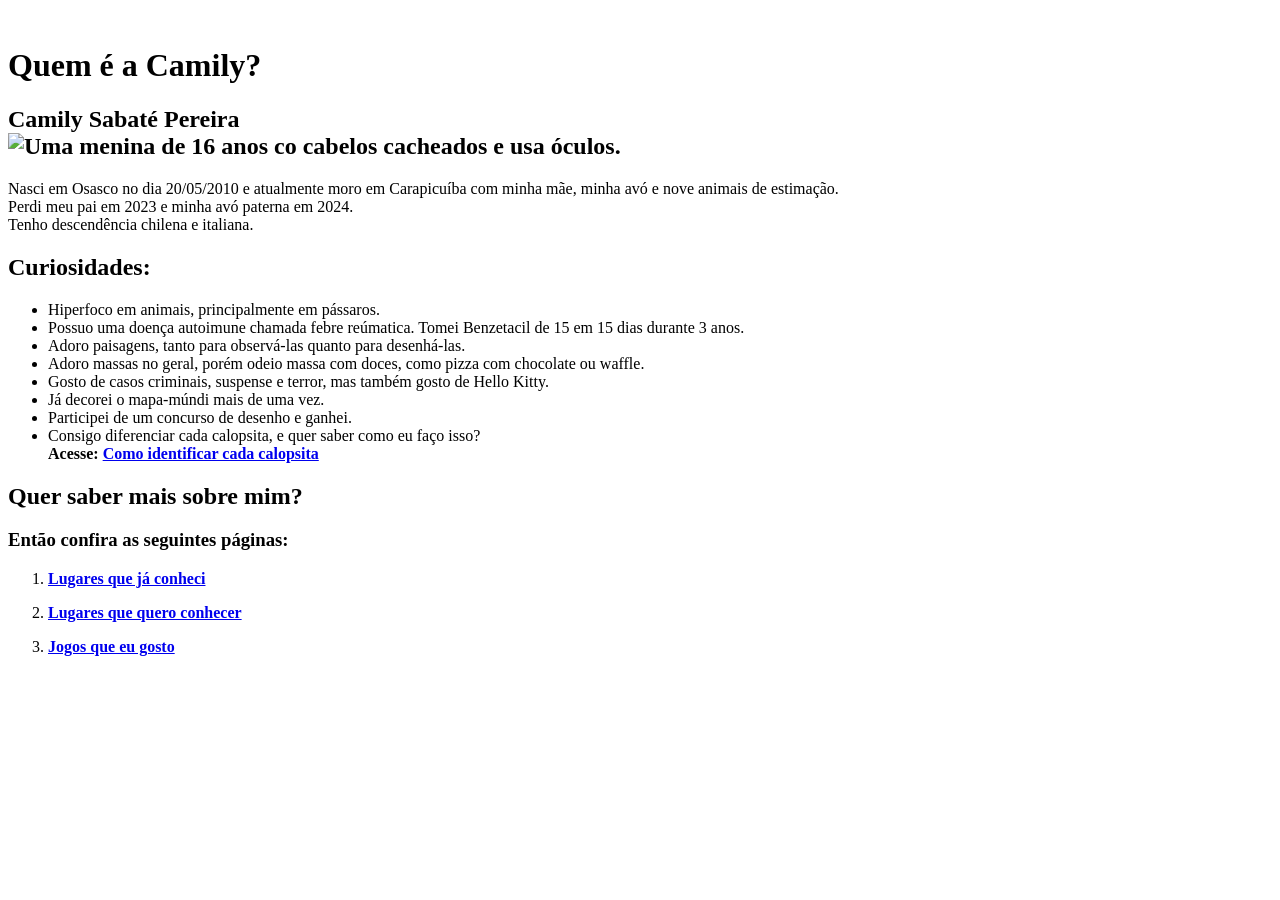
==== index.html @ 822079c3 "Adicionando a páginas, ainda terá diversas atualizações" ====
<!DOCTYPE html>
<html lang="pt-br">
<head>
    <meta charset="UTF-8">
    <meta name="viewport" content="width=device-width, initial-scale=1.0">
    <title>O segredo de Camily</title>
    <link rel="shortcut icon" href="favicon/favicon_lampada.ico" type="image/x-icon">
</head>
<body>
    <img src="" alt="">
</body>

<h1>Quem é a Camily?</h1>

<h2>Camily Sabaté Pereira <br>
    <img src="img/img_pessoal/eu.jpeg" width="250" alt="Uma menina de 16 anos co cabelos cacheados e usa óculos.">
</h2>

    <p>
        Nasci em Osasco no dia 20/05/2010 e atualmente moro em Carapicuíba com minha mãe, minha avó e nove animais de estimação.
        <br>Perdi meu pai em 2023 e minha avó paterna em 2024.
        <br>Tenho descendência chilena e italiana.
    </p>

    <h2>Curiosidades:</h2>
    <p>
        <ul>
            <li>Hiperfoco em animais, principalmente em pássaros.</li>
            <li>Possuo uma doença autoimune chamada febre reúmatica. Tomei Benzetacil de 15 em 15 dias durante 3 anos.</li>
            <li>Adoro paisagens, tanto para observá-las quanto para desenhá-las.</li>
            <li>Adoro massas no geral, porém odeio massa com doces, como pizza com chocolate ou waffle.</li>
            <li>Gosto de casos criminais, suspense e terror, mas também gosto de Hello Kitty.</li>
            <li>Já decorei o mapa-múndi mais de uma vez.</li>
            <li>Participei de um concurso de desenho e ganhei.</li>
            <li>Consigo diferenciar cada calopsita, e quer saber como eu faço isso?<br>
            <b>Acesse: <a href="http://127.0.0.1:5500/Apresenta%C3%A7%C3%A3o%20-%2020-05/calopsita/psita.html"> Como identificar cada calopsita</a></b></li>
        </ul>
    </p>

    <h2>Quer saber mais sobre mim?
    </h2>
    <h3>Então confira as seguintes páginas:</h3>

        <ol>

            <li>
                <p>
                    <b><a href="http://127.0.0.1:5500/Apresenta%C3%A7%C3%A3o%20-%2020-05/lugares_conheci/conheci.html">Lugares que já conheci</a></b>
                </p>
            </li>

            <li>
                <p>
                    <b><a href="http://127.0.0.1:5500/Apresenta%C3%A7%C3%A3o%20-%2020-05/lugares_conhecer/conhecer.html">Lugares que quero conhecer</a></b>
                </p>
            </li>

            <li>
                <p>
                    <b><a href="http://127.0.0.1:5500/Apresenta%C3%A7%C3%A3o%20-%2020-05/jogos/jogos.html">Jogos que eu gosto</a></b>
                </p>
            </li>
        </ol>
</html>
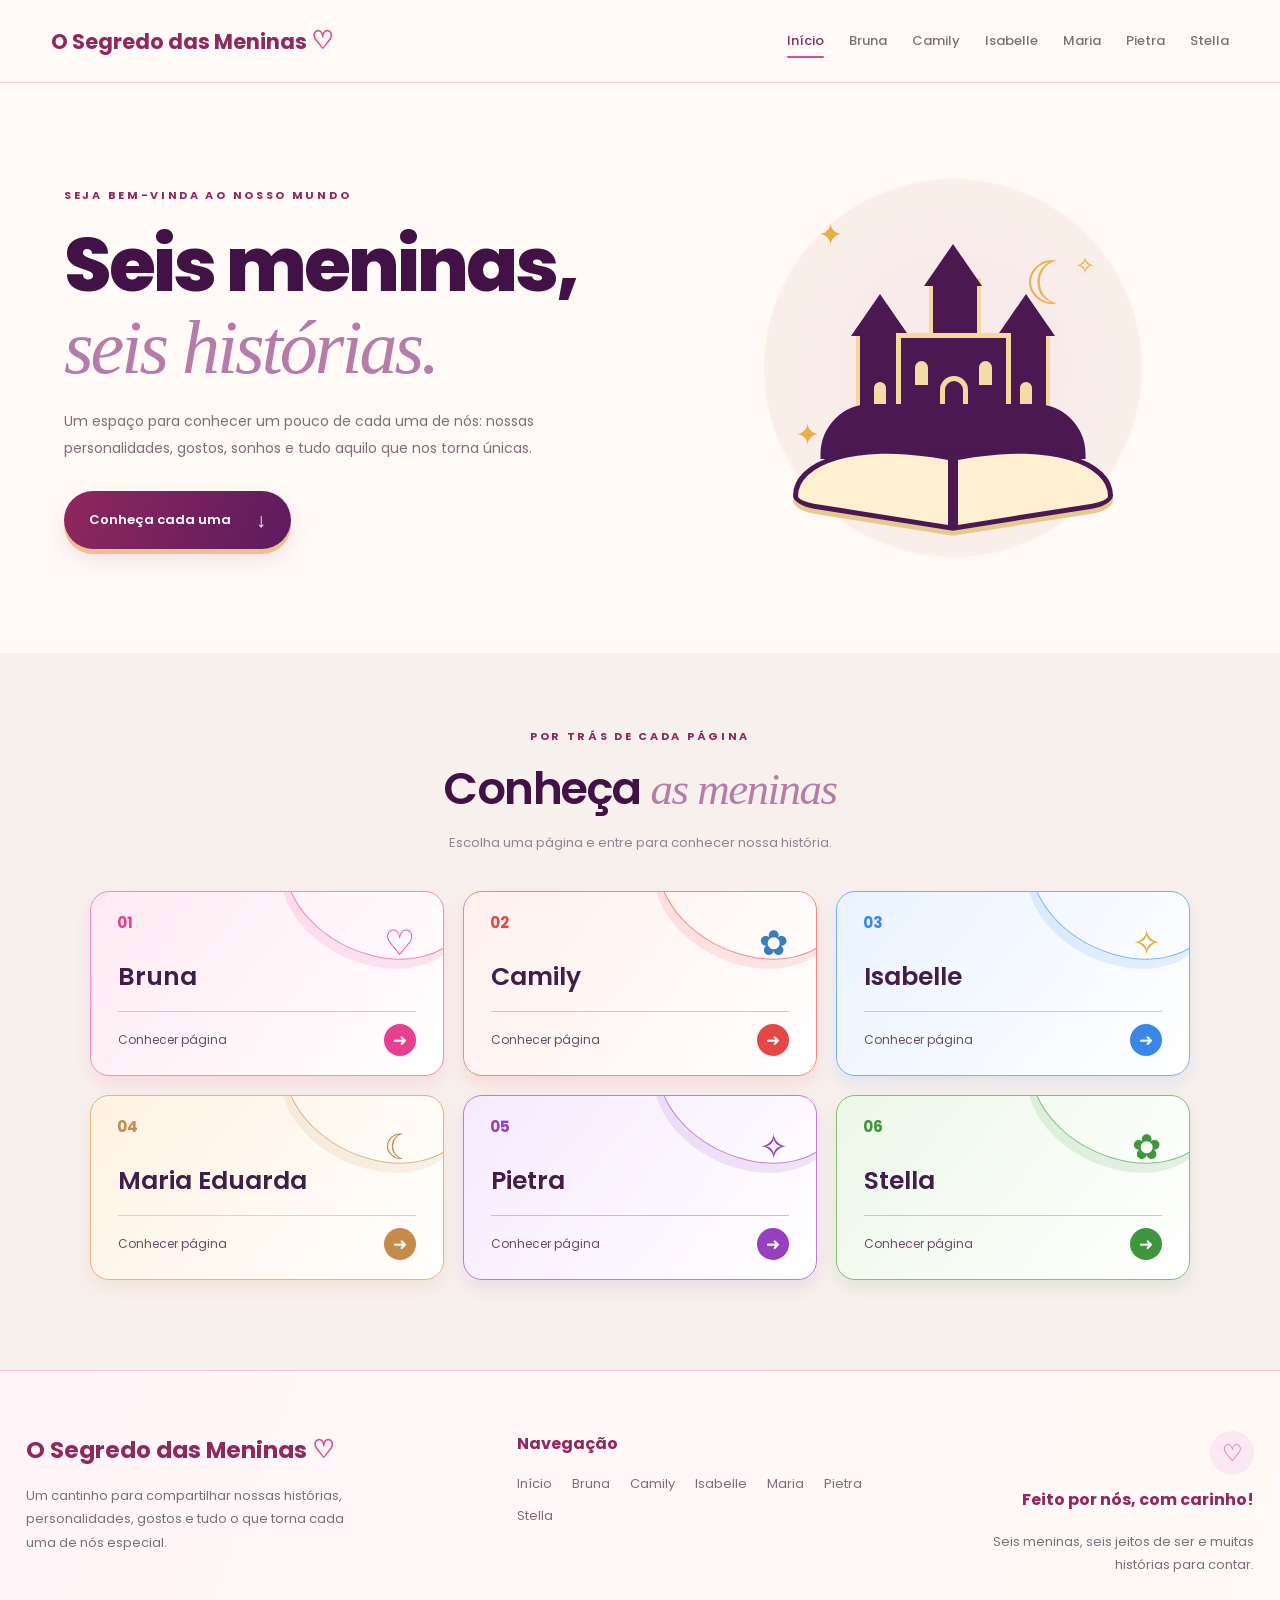
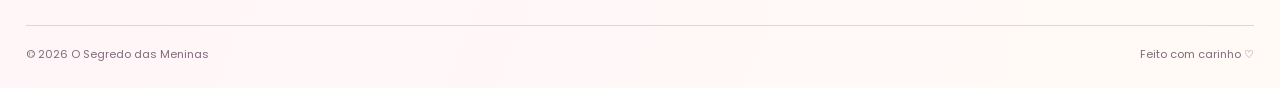
==== commit 1d08d56f: "Renomeia página inicial para index" ====
--- a/index.html
+++ b/index.html
@@ -1,64 +1,92 @@
 <!DOCTYPE html>
-<html lang="pt-br">
+<html lang="pt-BR">
 <head>
-    <meta charset="UTF-8">
-    <meta name="viewport" content="width=device-width, initial-scale=1.0">
-    <title>O segredo de Camily</title>
-    <link rel="shortcut icon" href="favicon/favicon_lampada.ico" type="image/x-icon">
+<meta charset="UTF-8">
+<meta name="viewport" content="width=device-width, initial-scale=1.0">
+<title>O Segredo das Meninas</title>
+<link rel="preconnect" href="https://fonts.googleapis.com">
+<link rel="preconnect" href="https://fonts.gstatic.com" crossorigin>
+<link href="https://fonts.googleapis.com/css2?family=Poppins:wght@300;400;500;600;700;800&display=swap" rel="stylesheet">
+<link rel="stylesheet" href="inicial.css">
 </head>
 <body>
-    <img src="" alt="">
+<header class="header">
+  <div class="header-container">
+    <a class="header-logo" href="inicial.html">O Segredo das Meninas <span>♡</span></a>
+    <nav class="header-navigation">
+      <a class="active" href="inicial.html">Início</a>
+     <a href="Bruna/index.html">Bruna</a>
+    <a href="Camily/inicioC.html">Camily</a>
+    <a href="Isabelle/Isa.html">Isabelle</a>
+    <a href="Maria/index.html">Maria</a>
+    <a href="Pietra/index.html">Pietra</a>
+    <a href="stella/Index.html">Stella</a>
+    </nav>
+  </div>
+</header>
+
+<main>
+  <section class="hero">
+    <div class="hero-content">
+      <p class="eyebrow">SEJA BEM-VINDA AO NOSSO MUNDO</p>
+      <h1>Seis meninas,<br><em>seis histórias.</em></h1>
+      <p class="hero-description">Um espaço para conhecer um pouco de cada uma de nós: nossas personalidades, gostos, sonhos e tudo aquilo que nos torna únicas.</p>
+      <a class="main-button" href="#meninas">Conheça cada uma <span>↓</span></a>
+    </div>
+    <div class="hero-art" aria-label="Ilustração de um castelo mágico em um livro">
+      <div class="art-circle"></div>
+      <div class="book-illustration">
+        <span class="spark spark-one">✦</span><span class="spark spark-two">✧</span><span class="spark spark-three">✦</span>
+        <span class="moon">☾</span>
+        <div class="castle">
+          <div class="tower tower-left"><i></i></div>
+          <div class="tower tower-center"><i></i></div>
+          <div class="tower tower-right"><i></i></div>
+          <div class="castle-body"><span class="window window-one"></span><span class="window window-two"></span><span class="door"></span></div>
+        </div>
+        <div class="clouds"></div>
+        <div class="open-book"><span></span><span></span></div>
+      </div>
+    </div>
+  </section>
+
+  <section class="girls-section" id="meninas">
+    <div class="section-heading">
+      <p class="eyebrow">POR TRÁS DE CADA PÁGINA</p>
+      <h2>Conheça <em>as meninas</em></h2>
+      <p>Escolha uma página e entre para conhecer nossa história.</p>
+    </div>
+    <div class="girls-grid">
+      <a class="girl-card bruna" href="Bruna/index.html"><span class="card-number">01</span><span class="card-symbol">♡</span><h3>Bruna</h3><span class="card-divider"></span><span class="card-link">Conhecer página <b>➜</b></span></a>
+      <a class="girl-card camily" href="Camily/inicioC.html"><span class="card-number">02</span><span class="card-symbol">✿</span><h3>Camily</h3><span class="card-divider"></span><span class="card-link">Conhecer página <b>➜</b></span></a>
+      <a class="girl-card isa" href="Isabelle/Isa.html"><span class="card-number">03</span><span class="card-symbol">✧</span><h3>Isabelle</h3><span class="card-divider"></span><span class="card-link">Conhecer página <b>➜</b></span></a>
+      <a class="girl-card duda" href="Maria/index.html"><span class="card-number">04</span><span class="card-symbol">☾</span><h3>Maria Eduarda</h3><span class="card-divider"></span><span class="card-link">Conhecer página <b>➜</b></span></a>
+      <a class="girl-card pietra" href="Pietra/index.html"><span class="card-number">05</span><span class="card-symbol">✧</span><h3>Pietra</h3><span class="card-divider"></span><span class="card-link">Conhecer página <b>➜</b></span></a>
+      <a class="girl-card stella" href="stella/Index.html"><span class="card-number">06</span><span class="card-symbol">✿</span><h3>Stella</h3><span class="card-divider"></span><span class="card-link">Conhecer página <b>➜</b></span></a>
+    </div>
+  </section>
+</main>
+
+<footer class="footer">
+  <div class="footer-container">
+    <div class="footer-brand">
+      <a class="footer-logo" href="inicial.html">O Segredo das Meninas <span>♡</span></a>
+      <p>Um cantinho para compartilhar nossas histórias, personalidades, gostos e tudo o que torna cada uma de nós especial.</p>
+    </div>
+    <div class="footer-navigation">
+      <h3>Navegação</h3>
+      <nav>
+        <a href="index.html">Início</a><a href="Bruna/index.html">Bruna</a><a href="Camily/inicioC.html">Camily</a>
+        <a href="Isabelle/Isa.html">Isabelle</a><a href="Maria/index.html">Maria</a><a href="Pietra/index.html">Pietra</a><a href="stella/Index.html">Stella</a>
+      </nav>
+    </div>
+    <div class="footer-message">
+      <span class="footer-heart">♡</span>
+      <h3>Feito por nós, com carinho!</h3>
+      <p>Seis meninas, seis jeitos de ser e muitas histórias para contar.</p>
+    </div>
+  </div>
+  <div class="footer-bottom"><p>© 2026 O Segredo das Meninas</p><span>Feito com carinho ♡</span></div>
+</footer>
 </body>
-
-<h1>Quem é a Camily?</h1>
-
-<h2>Camily Sabaté Pereira <br>
-    <img src="img/img_pessoal/eu.jpeg" width="250" alt="Uma menina de 16 anos co cabelos cacheados e usa óculos.">
-</h2>
-
-    <p>
-        Nasci em Osasco no dia 20/05/2010 e atualmente moro em Carapicuíba com minha mãe, minha avó e nove animais de estimação.
-        <br>Perdi meu pai em 2023 e minha avó paterna em 2024.
-        <br>Tenho descendência chilena e italiana.
-    </p>
-
-    <h2>Curiosidades:</h2>
-    <p>
-        <ul>
-            <li>Hiperfoco em animais, principalmente em pássaros.</li>
-            <li>Possuo uma doença autoimune chamada febre reúmatica. Tomei Benzetacil de 15 em 15 dias durante 3 anos.</li>
-            <li>Adoro paisagens, tanto para observá-las quanto para desenhá-las.</li>
-            <li>Adoro massas no geral, porém odeio massa com doces, como pizza com chocolate ou waffle.</li>
-            <li>Gosto de casos criminais, suspense e terror, mas também gosto de Hello Kitty.</li>
-            <li>Já decorei o mapa-múndi mais de uma vez.</li>
-            <li>Participei de um concurso de desenho e ganhei.</li>
-            <li>Consigo diferenciar cada calopsita, e quer saber como eu faço isso?<br>
-            <b>Acesse: <a href="http://127.0.0.1:5500/Apresenta%C3%A7%C3%A3o%20-%2020-05/calopsita/psita.html"> Como identificar cada calopsita</a></b></li>
-        </ul>
-    </p>
-
-    <h2>Quer saber mais sobre mim?
-    </h2>
-    <h3>Então confira as seguintes páginas:</h3>
-
-        <ol>
-
-            <li>
-                <p>
-                    <b><a href="http://127.0.0.1:5500/Apresenta%C3%A7%C3%A3o%20-%2020-05/lugares_conheci/conheci.html">Lugares que já conheci</a></b>
-                </p>
-            </li>
-
-            <li>
-                <p>
-                    <b><a href="http://127.0.0.1:5500/Apresenta%C3%A7%C3%A3o%20-%2020-05/lugares_conhecer/conhecer.html">Lugares que quero conhecer</a></b>
-                </p>
-            </li>
-
-            <li>
-                <p>
-                    <b><a href="http://127.0.0.1:5500/Apresenta%C3%A7%C3%A3o%20-%2020-05/jogos/jogos.html">Jogos que eu gosto</a></b>
-                </p>
-            </li>
-        </ol>
-</html>+</html>
--- a/inicial.css
+++ b/inicial.css
@@ -0,0 +1,78 @@
+*{margin:0;padding:0;box-sizing:border-box}
+:root{--wine:#8f285d;--pink:#d94f94;--cream:#fffaf6;--text:#493344;--muted:#806b7a}
+html{scroll-behavior:smooth}
+body{min-height:100vh;background:var(--cream);color:var(--text);font-family:'Poppins',sans-serif}
+.header{width:100%;padding:22px 4%;background:rgba(255,250,246,.96);border-bottom:1px solid #f1c9da;position:sticky;top:0;z-index:10;backdrop-filter:blur(12px)}
+.header-container{width:min(1400px,100%);margin:auto;display:flex;justify-content:space-between;align-items:center;gap:35px}
+.header-logo{color:var(--wine);font-size:21px;font-weight:700;text-decoration:none;white-space:nowrap;transition:color .3s}
+.header-logo span,.footer-logo span{color:var(--pink);font-size:25px}
+.header-logo:hover,.footer-logo:hover{color:var(--pink)}
+.header-navigation{display:flex;align-items:center;justify-content:flex-end;flex-wrap:wrap;gap:12px 25px}
+.header-navigation a{position:relative;color:var(--muted);font-size:13px;font-weight:500;text-decoration:none;transition:color .3s}
+.header-navigation a:after{content:'';position:absolute;left:0;bottom:-7px;width:0;height:2px;border-radius:4px;background:var(--pink);transition:width .3s}
+.header-navigation a:hover,.header-navigation a.active{color:var(--wine)}
+.header-navigation a:hover:after,.header-navigation a.active:after{width:100%}
+.hero{width:min(1300px,90%);min-height:570px;margin:auto;padding:65px 0;display:grid;grid-template-columns:1.05fr .95fr;align-items:center;gap:45px}
+.eyebrow{color:var(--wine);font-size:11px;font-weight:700;letter-spacing:2.7px}
+.hero h1{margin:20px 0;color:#421247;font-size:clamp(48px,6vw,76px);font-weight:800;line-height:1.08;letter-spacing:-3px}
+.hero h1 em,.section-heading h2 em{color:#b67ca8;font-family:Georgia,serif;font-weight:400}
+.hero-description{max-width:610px;color:var(--muted);font-size:14px;line-height:1.9}
+.main-button{display:inline-flex;align-items:center;gap:25px;margin-top:30px;padding:14px 25px;border-radius:30px;background:linear-gradient(110deg,#8f285d,#5c1b5e);color:white;font-size:13px;font-weight:600;text-decoration:none;box-shadow:0 5px 0 #edc08f,0 10px 20px #8f285d20;transition:transform .25s}
+.main-button:hover{transform:translateY(-4px)}
+.main-button span{font-size:20px}
+.hero-art{min-height:390px;display:grid;place-items:center;position:relative}
+.art-circle{position:absolute;width:min(88%,390px);aspect-ratio:1;border-radius:50%;background:radial-gradient(circle,#f8e7ed,#f9eee8 68%,transparent 69%)}
+.book-illustration{width:340px;height:330px;position:relative;z-index:1}
+.spark{position:absolute;color:#e9ad48;font-size:30px}.spark-one{top:10px;left:35px}.spark-two{top:45px;right:28px;font-size:24px}.spark-three{bottom:75px;left:12px}
+.moon{position:absolute;top:35px;right:45px;color:#e8b45b;font-size:60px}
+.castle{position:absolute;left:50%;bottom:100px;width:210px;height:175px;transform:translateX(-50%)}
+.tower{position:absolute;bottom:0;width:48px;height:125px;background:#4b1852;border:4px solid #f3d99d;border-bottom:0}
+.tower:before{content:'';position:absolute;left:-9px;top:-38px;width:0;height:0;border-left:29px solid transparent;border-right:29px solid transparent;border-bottom:42px solid #4b1852}
+.tower-left{left:8px;height:105px}.tower-center{left:81px;height:155px;width:52px}.tower-right{right:8px;height:105px}
+.tower i{position:absolute;left:50%;bottom:28px;width:12px;height:23px;transform:translateX(-50%);border-radius:10px 10px 0 0;background:#f5dca7}
+.castle-body{position:absolute;left:48px;bottom:0;width:115px;height:100px;background:#4b1852;border:5px solid #f3d99d;border-bottom:0}
+.window{position:absolute;top:23px;width:13px;height:24px;border-radius:10px 10px 0 0;background:#f5dca7}.window-one{left:14px}.window-two{right:14px}
+.door{position:absolute;left:50%;bottom:0;width:28px;height:57px;transform:translateX(-50%);border:5px solid #f3d99d;border-bottom:0;border-radius:18px 18px 0 0}
+.clouds{position:absolute;bottom:74px;left:50%;width:265px;height:55px;transform:translateX(-50%);border-radius:50px 50px 0 0;background:#4b1852}
+.open-book{position:absolute;left:50%;bottom:15px;width:320px;height:75px;transform:translateX(-50%);display:flex;filter:drop-shadow(0 5px 0 #e7c98f)}
+.open-book span{width:50%;height:100%;background:#fff0d1;border:5px solid #4b1852}.open-book span:first-child{border-radius:100% 0 0 15%;transform:skewY(9deg)}.open-book span:last-child{border-radius:0 100% 15% 0;transform:skewY(-9deg)}
+.girls-section{padding:75px 5% 90px;background:#f8f0ed}
+.section-heading{text-align:center;margin-bottom:38px}
+.section-heading h2{margin:10px 0;color:#421247;font-size:clamp(32px,4vw,45px);font-weight:600;letter-spacing:-1.5px}
+.section-heading>p:last-child{color:#918392;font-size:13px}
+.girls-grid{width:min(1100px,100%);margin:auto;display:grid;grid-template-columns:repeat(3,minmax(0,1fr));gap:19px}
+.girl-card{--color:#e83f91;--background:#ffeaf3;--border-color:#f58cba;min-height:185px;position:relative;overflow:hidden;display:flex;flex-direction:column;justify-content:flex-end;padding:23px 27px 19px;border:1.5px solid var(--border-color);border-radius:19px;background:linear-gradient(130deg,var(--background),#fff);box-shadow:0 8px 16px color-mix(in srgb,var(--color) 12%,transparent);text-decoration:none;transition:transform .25s,box-shadow .25s}
+.girl-card:before{content:'';position:absolute;top:-75px;right:-30px;width:190px;height:135px;border:1px solid color-mix(in srgb,var(--color) 65%,white);border-radius:0 0 55% 55%;transform:rotate(25deg);box-shadow:0 10px 0 color-mix(in srgb,var(--color) 13%,transparent)}
+.girl-card:hover{transform:translateY(-6px);box-shadow:0 15px 26px color-mix(in srgb,var(--color) 20%,transparent)}
+.card-number{position:absolute;top:19px;left:26px;color:var(--color);font-size:15px;font-weight:700}
+.card-symbol{position:absolute;top:24px;right:28px;color:var(--color);font-size:35px}
+.girl-card h3{margin-bottom:15px;color:#421d47;font-size:25px;font-weight:600}
+.card-divider{height:1px;width:100%;background:color-mix(in srgb,var(--color) 40%,white)}
+.card-link{display:flex;justify-content:space-between;align-items:center;padding-top:12px;color:#684c69;font-size:12px}
+.card-link b{display:grid;place-items:center;width:32px;height:32px;border-radius:50%;background:var(--color);color:white;font-size:17px;font-weight:500}
+.bruna{--color:#e83f91;--background:#ffeaf3;--border-color:#f58cba}
+.camily{--color:#e44745;--background:#fff0ed;--border-color:#ef8981}.camily .card-symbol{color:#397dbd}
+.isa{--color:#3988e8;--background:#eaf3ff;--border-color:#78b0f5}.isa .card-symbol{color:#e6ad32}
+.duda{--color:#c58a4c;--background:#fff2e2;--border-color:#e8b47c}
+.pietra{--color:#963fc0;--background:#f6eaff;--border-color:#bd7bdb}
+.stella{--color:#3e963f;--background:#edf8e9;--border-color:#83bf78}
+
+/* FOOTER */
+.footer{width:100%;margin-top:0;padding:60px 2% 25px;background:linear-gradient(110deg,#fff5f8,#fffaf6);border-top:1px solid #f1c9da;color:#493344;font-family:'Poppins',sans-serif}
+.footer-container{width:100%;display:grid;grid-template-columns:40% 35% 25%;align-items:start}
+.footer-brand{max-width:350px}
+.footer-logo{display:inline-block;margin-bottom:15px;color:#8f285d;font-size:23px;font-weight:700;text-decoration:none}
+.footer-brand p{color:#806b7a;font-size:13px;font-weight:400;line-height:1.8}
+.footer-navigation h3{margin-bottom:18px;color:#8f285d;font-size:16px;font-weight:700}
+.footer-navigation nav{display:flex;flex-wrap:wrap;align-items:center;gap:12px 20px;width:350px}
+.footer-navigation nav a{color:#806b7a;font-size:13px;font-weight:400;text-decoration:none;transition:color .3s}
+.footer-navigation nav a:hover{color:#d94f94}
+.footer-message{max-width:320px;justify-self:end;text-align:right}
+.footer-heart{display:inline-flex;align-items:center;justify-content:center;width:44px;height:44px;margin-bottom:12px;border-radius:50%;background:#fce8f1;color:#d94f94;font-size:23px}
+.footer-message h3{margin-bottom:18px;color:#8f285d;font-size:16px;font-weight:700}
+.footer-message p{color:#806b7a;font-size:13px;font-weight:400;line-height:1.8}
+.footer-bottom{width:100%;margin:48px auto 0;padding-top:20px;border-top:1px solid #f1c9da;display:flex;justify-content:space-between;align-items:center}
+.footer-bottom p,.footer-bottom span{color:#806b7a;font-size:11px;font-weight:400}
+@media(max-width:1050px){.header-container{flex-direction:column;gap:15px}.header-navigation{justify-content:center}.hero{gap:20px}.footer-container{grid-template-columns:1fr 1fr;gap:35px}.footer-message{grid-column:1/-1;justify-self:start;text-align:left}}
+@media(max-width:700px){.header{padding:18px 5%}.header-logo{font-size:19px}.header-navigation{gap:12px 17px}.header-navigation a{font-size:12px}.hero{width:88%;grid-template-columns:1fr;padding:55px 0;text-align:center}.hero-description{margin:auto}.hero-art{min-height:330px}.book-illustration{transform:scale(.85)}.girls-section{padding:55px 5%}.girls-grid{grid-template-columns:repeat(2,minmax(0,1fr));gap:13px}.girl-card{min-height:165px;padding:19px 16px 15px}.girl-card h3{font-size:20px}.card-number{left:17px;top:15px;font-size:13px}.card-symbol{right:17px;top:19px;font-size:28px}.card-link{font-size:10px}.footer{padding:42px 6% 22px}.footer-container{grid-template-columns:1fr;gap:30px}.footer-navigation nav{width:100%}.footer-message{grid-column:auto;justify-self:start;text-align:left}.footer-bottom{margin-top:32px;gap:12px;flex-direction:column;text-align:center}}
+@media(max-width:390px){.girls-grid{grid-template-columns:1fr}.hero h1{font-size:47px}}
